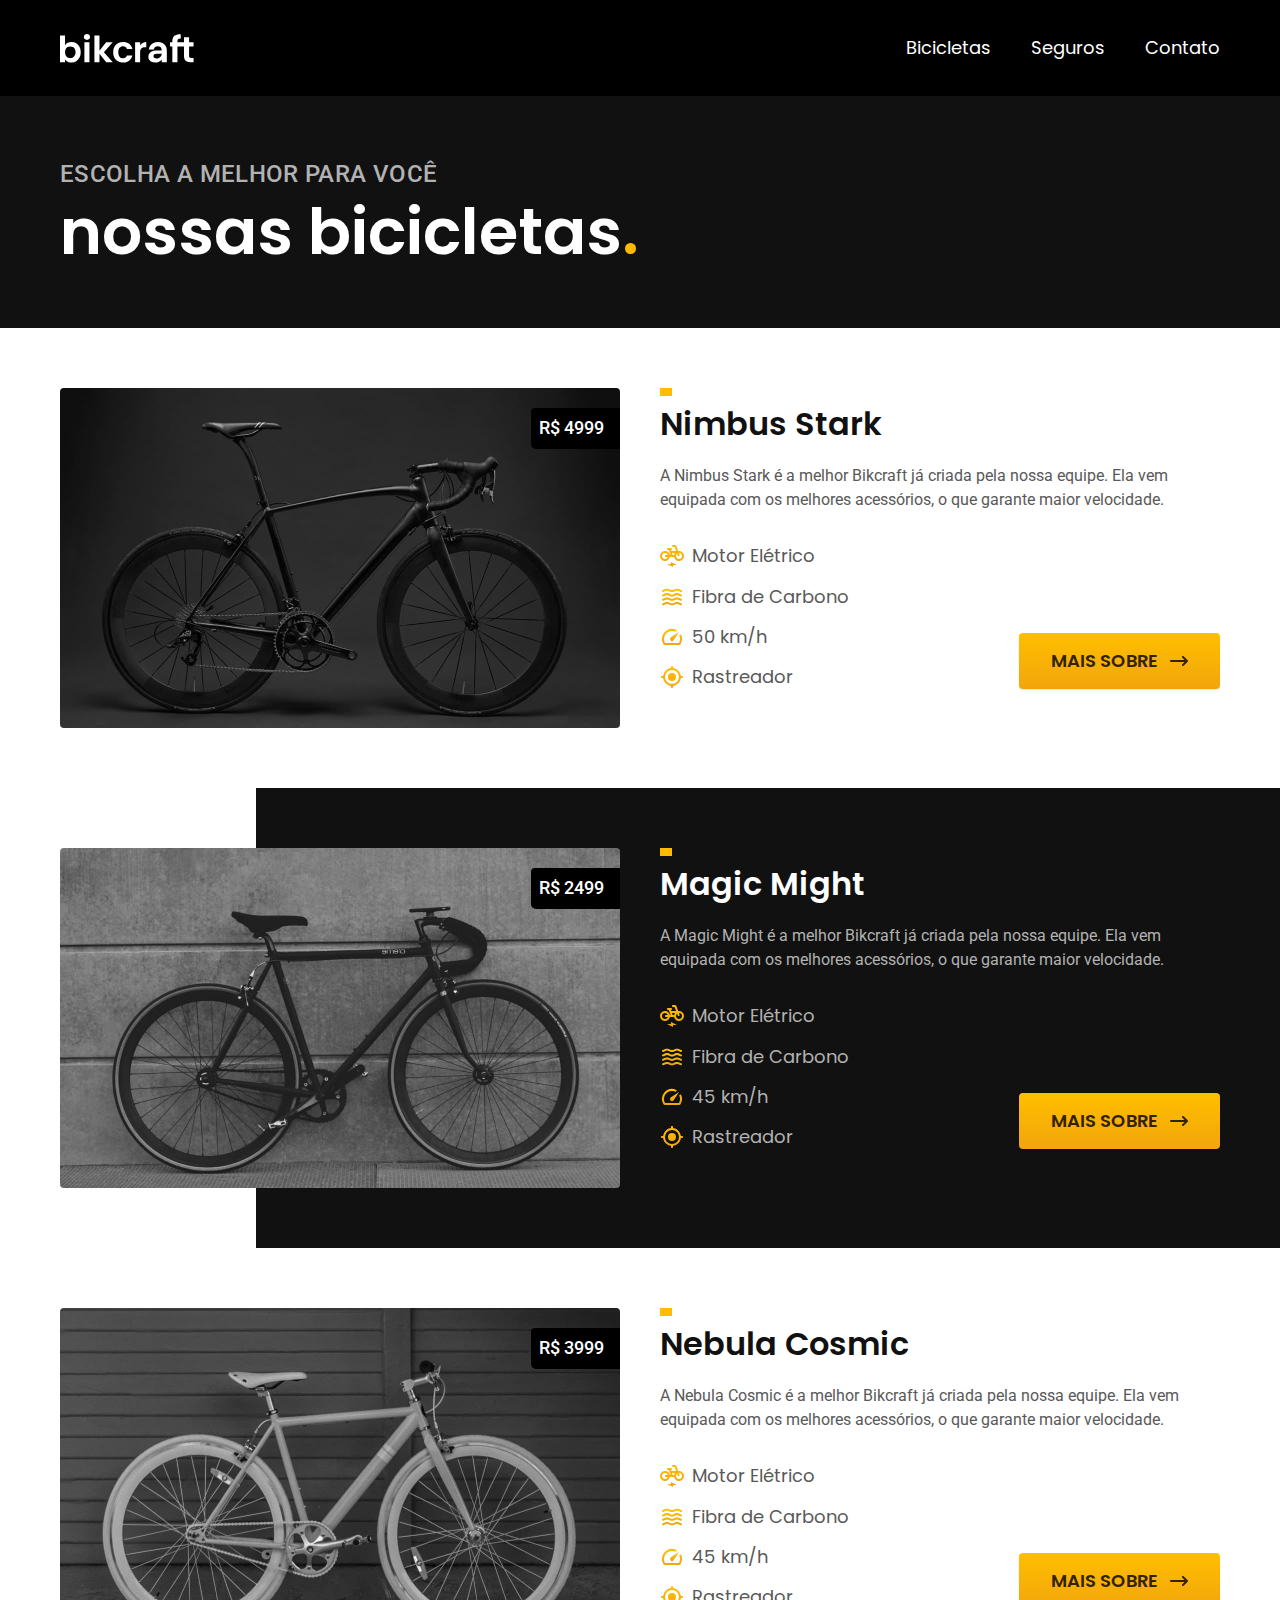
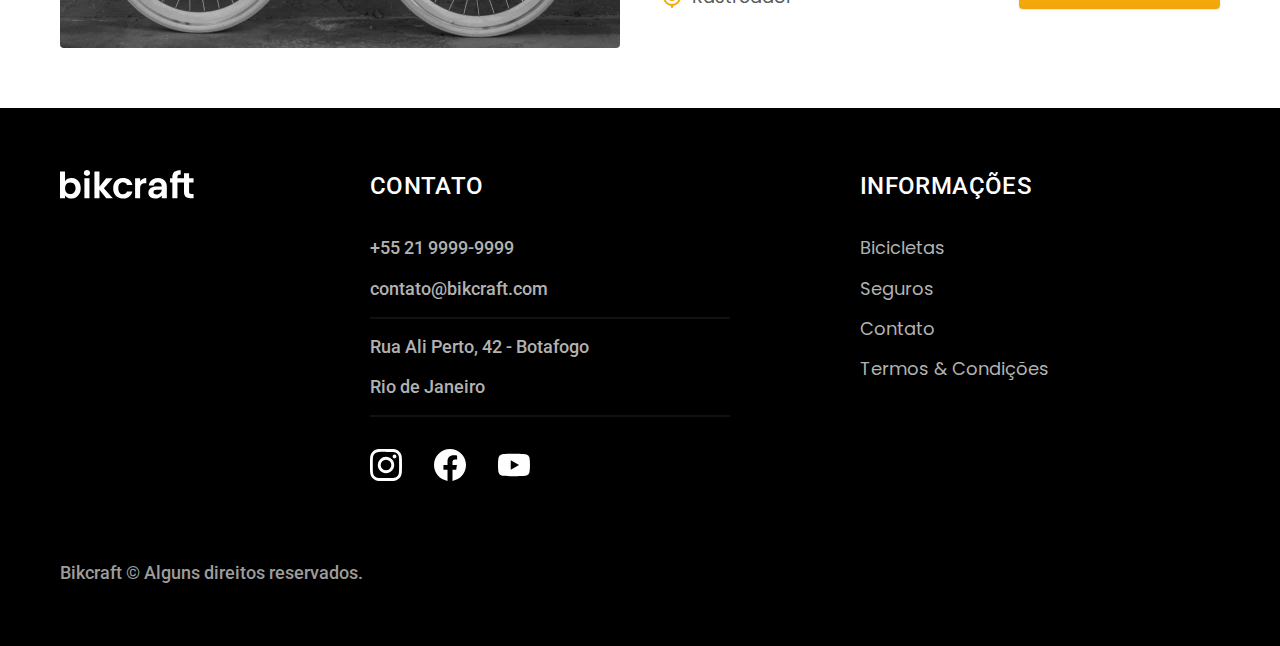
==== bikes.html @ 3dd7a095 "Add bikes page" ====
<!DOCTYPE html>
<html lang="pt-br">

<head>
  <meta charset="UTF-8">
  <meta name="viewport" content="width=device-width, initial-scale=1.0">

  <title>Termos & Condições | Bikcraft</title>
  <meta name="description" content="Termos e Condições.">

  <link rel="stylesheet" href="./css/style.css">

  <link rel="preconnect" href="https://fonts.googleapis.com">
  <link rel="preconnect" href="https://fonts.gstatic.com" crossorigin>
  <link
    href="https://fonts.googleapis.com/css2?family=Poppins:wght@400;600&family=Roboto:wght@400;500&Merriweather:ital,wght@1,900&family=Open+Sans&display=swap"
    rel="stylesheet">
</head>

<body id="bike">

  <header class="header-bg">
    <div class="header container">
      <a href="./"><img src="./img/bikcraft.svg" alt="Bikcraft"></a>

      <nav aria-label="primária">
        <ul class="header-menu font-1-m cor-0">
          <li><a href="./bikes.html">Bicicletas</a></li>
          <li><a href="./seguros.html">Seguros</a></li>
          <li><a href="./contato.html">Contato</a></li>
        </ul>
      </nav>

    </div>
  </header>

  <main>

    <div class="title-bg">
      <div class="title container">
        <p class="font-2-l-b cor-5">Escolha a melhor para você</p>
        <h1 class="font-1-xxl cor-0">nossas bicicletas<span class="cor-p1">.</span></h1>
      </div>
    </div>


    <div class="bikes container">
      <div class="bikes-img">
        <img src="./img/bicicletas/nimbus.jpg" alt="bicicleta preta">
        <span class="font-2-m">R$ 4999</span>
      </div>

      <div class="bikes-content">
        <h2 class="font-1-xl">Nimbus Stark</h2>
        <p class="font-2-s cor-8">A Nimbus Stark é a melhor Bikcraft já criada pela nossa equipe. Ela vem equipada com
          os melhores acessórios, o que garante maior velocidade.</p>
        <ul class="font-1-m cor-8">
          <li><img src="./img/icones/eletrica.svg" alt="">Motor Elétrico</li>
          <li><img src="./img/icones/carbono.svg" alt="">Fibra de Carbono</li>
          <li><img src="./img/icones/velocidade.svg" alt="">50 km/h</li>
          <li><img src="./img/icones/rastreador.svg" alt="">Rastreador</li>
        </ul>
        <a class="button arrow" href="./bikes/nimbus.html">Mais Sobre</a>
      </div>
    </div>


    <div class="bikes-bg">
      <div class="bikes container">

        <div class="bikes-img">
          <img src="./img/bicicletas/magic.jpg" alt="bicicleta preta">
          <span class="font-2-m">R$ 2499</span>
        </div>

        <div class="bikes-content">
          <h2 class="font-1-xl cor-0">Magic Might</h2>
          <p class="font-2-s cor-5">A Magic Might é a melhor Bikcraft já criada pela nossa equipe. Ela vem equipada com
            os melhores acessórios, o que garante maior velocidade.</p>
          <ul class="font-1-m cor-5">
            <li><img src="./img/icones/eletrica.svg" alt="">Motor Elétrico</li>
            <li><img src="./img/icones/carbono.svg" alt="">Fibra de Carbono</li>
            <li><img src="./img/icones/velocidade.svg" alt="">45 km/h</li>
            <li><img src="./img/icones/rastreador.svg" alt="">Rastreador</li>
          </ul>
          <a class="button arrow" href="./bikes/magic.html">Mais Sobre</a>
        </div>
      </div>
    </div>


    <div class="bikes container">
      <div class="bikes-img">
        <img src="./img/bicicletas/nebula.jpg" alt="bicicleta preta">
        <span class="font-2-m">R$ 3999</span>
      </div>

      <div class="bikes-content">
        <h2 class="font-1-xl">Nebula Cosmic</h2>
        <p class="font-2-s cor-8">A Nebula Cosmic é a melhor Bikcraft já criada pela nossa equipe. Ela vem equipada com
          os melhores acessórios, o que garante maior velocidade.</p>
        <ul class="font-1-m cor-8">
          <li><img src="./img/icones/eletrica.svg" alt="">Motor Elétrico</li>
          <li><img src="./img/icones/carbono.svg" alt="">Fibra de Carbono</li>
          <li><img src="./img/icones/velocidade.svg" alt="">45 km/h</li>
          <li><img src="./img/icones/rastreador.svg" alt="">Rastreador</li>
        </ul>
        <a class="button arrow" href="./bikes/nebula.html">Mais Sobre</a>
      </div>
    </div>


  </main>

  <footer class="footer-bg">
    <div class="footer container">

      <img src="./img/bikcraft.svg" alt="Bikcraft">

      <div class="footer-contact">
        <h3 class="font-2-l-b cor-0">Contato</h3>
        <ul class="font-2-m cor-5">
          <li><a href="tel:+552199999999"></a>+55 21 9999-9999</li>
          <li><a href="mailto:contato@bikcraft.com"></a>contato@bikcraft.com</li>
          <li>Rua Ali Perto, 42 - Botafogo</li>
          <li>Rio de Janeiro</li>
        </ul>
        <div class="footer-networks">
          <a href="./"><img src="./img/redes/instagram.svg" alt="Instagram"></a>
          <a href="./"><img src="./img/redes/facebook.svg" alt="Facebook"></a>
          <a href="./"><img src="./img/redes/youtube.svg" alt="Youtube"></a>
        </div>

      </div>

      <div class="footer-information">
        <h3 class="font-2-l-b cor-0">Informações</h3>
        <nav>
          <ul class="font-1-m cor-5">
            <li><a href="./bicicletas.html">Bicicletas</a></li>
            <li><a href="./seguros.html">Seguros</a></li>
            <li><a href="./contato.html">Contato</a></li>
            <li><a href="./terms.html">Termos & Condições</a></li>
          </ul>
        </nav>
      </div>
      <p class="footer-copy font-2-m cor-6">Bikcraft © Alguns direitos reservados.</p>
    </div>

  </footer>

</body>

</html>
---- css/style.css ----
@import "./global/global.css";

@import "./utilities/tipography.css";
@import "./utilities/colors.css";

@import "./global/header.css";
@import "./global/footer.css";

/* HOME */
@import "./home/introducao.css";
@import "./home/technology.css";
@import "./home/partners.css";
@import "./home/testimony.css";

/* UTILITIES */
@import "./utilities/components.css";

/* BIKES */
@import "./bikes/bike-list.css";
@import "./bikes/bikes.css";

/* SEGUROS */
@import "./insurrance/insurrance.css";

/* TERMOS E CONDIÇÕES */
@import "./terms/terms.css";
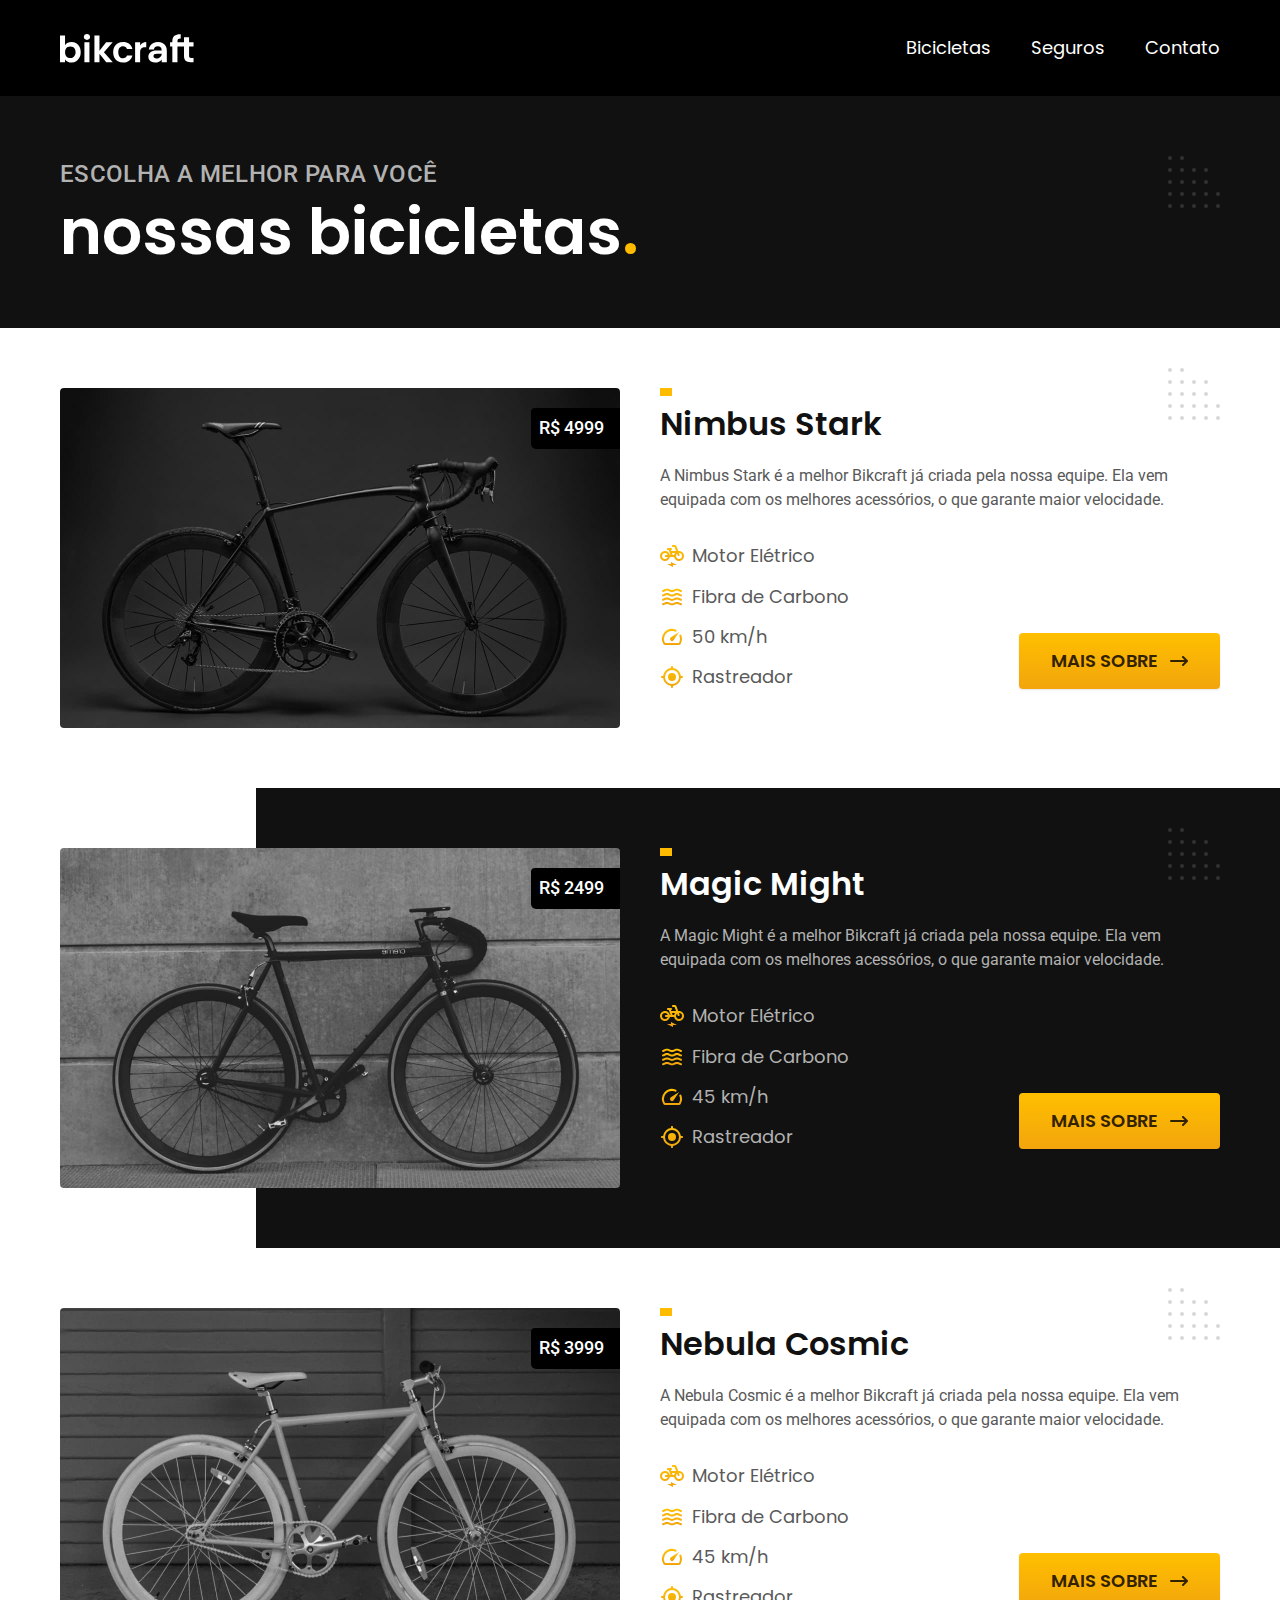
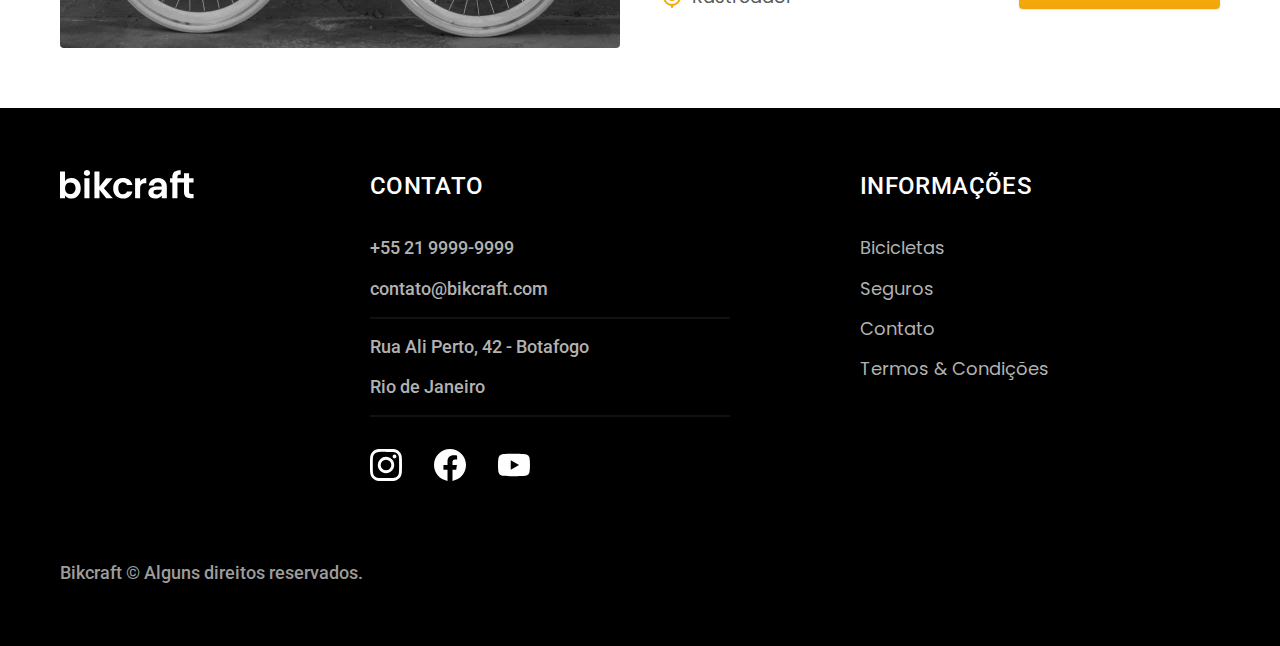
==== commit 28c44077: "performance optimizations" ====
--- a/bikes.html
+++ b/bikes.html
@@ -5,9 +5,10 @@
   <meta charset="UTF-8">
   <meta name="viewport" content="width=device-width, initial-scale=1.0">
 
-  <title>Termos & Condições | Bikcraft</title>
-  <meta name="description" content="Termos e Condições.">
+  <title>Bicicletas | Bikcraft</title>
+  <meta name="description" content="Lista de bicicletas.">
 
+    <link rel="preload" href="./css/style.css" as="style">
   <link rel="stylesheet" href="./css/style.css">
 
   <link rel="preconnect" href="https://fonts.googleapis.com">
@@ -21,13 +22,13 @@
 
   <header class="header-bg">
     <div class="header container">
-      <a href="./"><img src="./img/bikcraft.svg" alt="Bikcraft"></a>
+      <a href="./"><img src="./img/bikcraft.svg" width="136" height="32" alt="Bikcraft"></a>
 
       <nav aria-label="primária">
         <ul class="header-menu font-1-m cor-0">
           <li><a href="./bikes.html">Bicicletas</a></li>
-          <li><a href="./seguros.html">Seguros</a></li>
-          <li><a href="./contato.html">Contato</a></li>
+          <li><a href="./insurrances.html">Seguros</a></li>
+          <li><a href="./contact.html">Contato</a></li>
         </ul>
       </nav>
 
@@ -55,10 +56,10 @@
         <p class="font-2-s cor-8">A Nimbus Stark é a melhor Bikcraft já criada pela nossa equipe. Ela vem equipada com
           os melhores acessórios, o que garante maior velocidade.</p>
         <ul class="font-1-m cor-8">
-          <li><img src="./img/icones/eletrica.svg" alt="">Motor Elétrico</li>
-          <li><img src="./img/icones/carbono.svg" alt="">Fibra de Carbono</li>
-          <li><img src="./img/icones/velocidade.svg" alt="">50 km/h</li>
-          <li><img src="./img/icones/rastreador.svg" alt="">Rastreador</li>
+          <li><img src="./img/icones/eletrica.svg" width="24" height="24" alt="">Motor Elétrico</li>
+          <li><img src="./img/icones/carbono.svg" width="24" height="24" alt="">Fibra de Carbono</li>
+          <li><img src="./img/icones/velocidade.svg" width="24" height="24" alt="">50 km/h</li>
+          <li><img src="./img/icones/rastreador.svg" width="24" height="24" alt="">Rastreador</li>
         </ul>
         <a class="button arrow" href="./bikes/nimbus.html">Mais Sobre</a>
       </div>
@@ -69,7 +70,7 @@
       <div class="bikes container">
 
         <div class="bikes-img">
-          <img src="./img/bicicletas/magic.jpg" alt="bicicleta preta">
+          <img src="./img/bicicletas/magic.jpg" width="1120" height="680" alt="bicicleta preta">
           <span class="font-2-m">R$ 2499</span>
         </div>
 
@@ -78,10 +79,10 @@
           <p class="font-2-s cor-5">A Magic Might é a melhor Bikcraft já criada pela nossa equipe. Ela vem equipada com
             os melhores acessórios, o que garante maior velocidade.</p>
           <ul class="font-1-m cor-5">
-            <li><img src="./img/icones/eletrica.svg" alt="">Motor Elétrico</li>
-            <li><img src="./img/icones/carbono.svg" alt="">Fibra de Carbono</li>
-            <li><img src="./img/icones/velocidade.svg" alt="">45 km/h</li>
-            <li><img src="./img/icones/rastreador.svg" alt="">Rastreador</li>
+            <li><img src="./img/icones/eletrica.svg" width="24" height="24" alt="">Motor Elétrico</li>
+            <li><img src="./img/icones/carbono.svg" width="24" height="24" alt="">Fibra de Carbono</li>
+            <li><img src="./img/icones/velocidade.svg" width="24" height="24" alt="">45 km/h</li>
+            <li><img src="./img/icones/rastreador.svg" width="24" height="24" alt="">Rastreador</li>
           </ul>
           <a class="button arrow" href="./bikes/magic.html">Mais Sobre</a>
         </div>
@@ -91,7 +92,7 @@
 
     <div class="bikes container">
       <div class="bikes-img">
-        <img src="./img/bicicletas/nebula.jpg" alt="bicicleta preta">
+        <img src="./img/bicicletas/nebula.jpg" width="1120" height="680" alt="bicicleta preta">
         <span class="font-2-m">R$ 3999</span>
       </div>
 
@@ -100,10 +101,10 @@
         <p class="font-2-s cor-8">A Nebula Cosmic é a melhor Bikcraft já criada pela nossa equipe. Ela vem equipada com
           os melhores acessórios, o que garante maior velocidade.</p>
         <ul class="font-1-m cor-8">
-          <li><img src="./img/icones/eletrica.svg" alt="">Motor Elétrico</li>
-          <li><img src="./img/icones/carbono.svg" alt="">Fibra de Carbono</li>
-          <li><img src="./img/icones/velocidade.svg" alt="">45 km/h</li>
-          <li><img src="./img/icones/rastreador.svg" alt="">Rastreador</li>
+          <li><img src="./img/icones/eletrica.svg" width="24" height="24" alt="">Motor Elétrico</li>
+          <li><img src="./img/icones/carbono.svg" width="24" height="24" alt="">Fibra de Carbono</li>
+          <li><img src="./img/icones/velocidade.svg" width="24" height="24" alt="">45 km/h</li>
+          <li><img src="./img/icones/rastreador.svg" width="24" height="24" alt="">Rastreador</li>
         </ul>
         <a class="button arrow" href="./bikes/nebula.html">Mais Sobre</a>
       </div>
@@ -115,7 +116,7 @@
   <footer class="footer-bg">
     <div class="footer container">
 
-      <img src="./img/bikcraft.svg" alt="Bikcraft">
+      <img src="./img/bikcraft.svg" width="136" height="32" alt="Bikcraft">
 
       <div class="footer-contact">
         <h3 class="font-2-l-b cor-0">Contato</h3>
@@ -126,9 +127,9 @@
           <li>Rio de Janeiro</li>
         </ul>
         <div class="footer-networks">
-          <a href="./"><img src="./img/redes/instagram.svg" alt="Instagram"></a>
-          <a href="./"><img src="./img/redes/facebook.svg" alt="Facebook"></a>
-          <a href="./"><img src="./img/redes/youtube.svg" alt="Youtube"></a>
+          <a href="./"><img src="./img/redes/instagram.svg" width="32" height="32" alt="Instagram"></a>
+          <a href="./"><img src="./img/redes/facebook.svg" width="32" height="32" alt="Facebook"></a>
+          <a href="./"><img src="./img/redes/youtube.svg" width="32" height="32" alt="Youtube"></a>
         </div>
 
       </div>
@@ -137,9 +138,9 @@
         <h3 class="font-2-l-b cor-0">Informações</h3>
         <nav>
           <ul class="font-1-m cor-5">
-            <li><a href="./bicicletas.html">Bicicletas</a></li>
-            <li><a href="./seguros.html">Seguros</a></li>
-            <li><a href="./contato.html">Contato</a></li>
+            <li><a href="./bikes.html">Bicicletas</a></li>
+            <li><a href="./insurrances.html">Seguros</a></li>
+            <li><a href="./contact.html">Contato</a></li>
             <li><a href="./terms.html">Termos & Condições</a></li>
           </ul>
         </nav>
--- a/css/style.css
+++ b/css/style.css
@@ -14,13 +14,28 @@
 
 /* UTILITIES */
 @import "./utilities/components.css";
+@import "./utilities/formulary.css";
 
 /* BIKES */
 @import "./bikes/bike-list.css";
 @import "./bikes/bikes.css";
 
+/* BIKE */
+@import "./bike/bike.css";
+@import "./bike/insurrance-bike.css";
+
+
 /* SEGUROS */
 @import "./insurrance/insurrance.css";
+@import "./insurrance/benefits.css";
+@import "./insurrance/qa.css";
+
+/* CONTATO */
+@import "./contact/contact.css";
+@import "./contact/stores.css";
+
+/* ORÇAMENTO */
+@import "./budget/budget.css";
 
 /* TERMOS E CONDIÇÕES */
 @import "./terms/terms.css";
--- a/css/style.css
+++ b/css/style.css
@@ -14,13 +14,28 @@
 
 /* UTILITIES */
 @import "./utilities/components.css";
+@import "./utilities/formulary.css";
 
 /* BIKES */
 @import "./bikes/bike-list.css";
 @import "./bikes/bikes.css";
 
+/* BIKE */
+@import "./bike/bike.css";
+@import "./bike/insurrance-bike.css";
+
+
 /* SEGUROS */
 @import "./insurrance/insurrance.css";
+@import "./insurrance/benefits.css";
+@import "./insurrance/qa.css";
+
+/* CONTATO */
+@import "./contact/contact.css";
+@import "./contact/stores.css";
+
+/* ORÇAMENTO */
+@import "./budget/budget.css";
 
 /* TERMOS E CONDIÇÕES */
 @import "./terms/terms.css";
